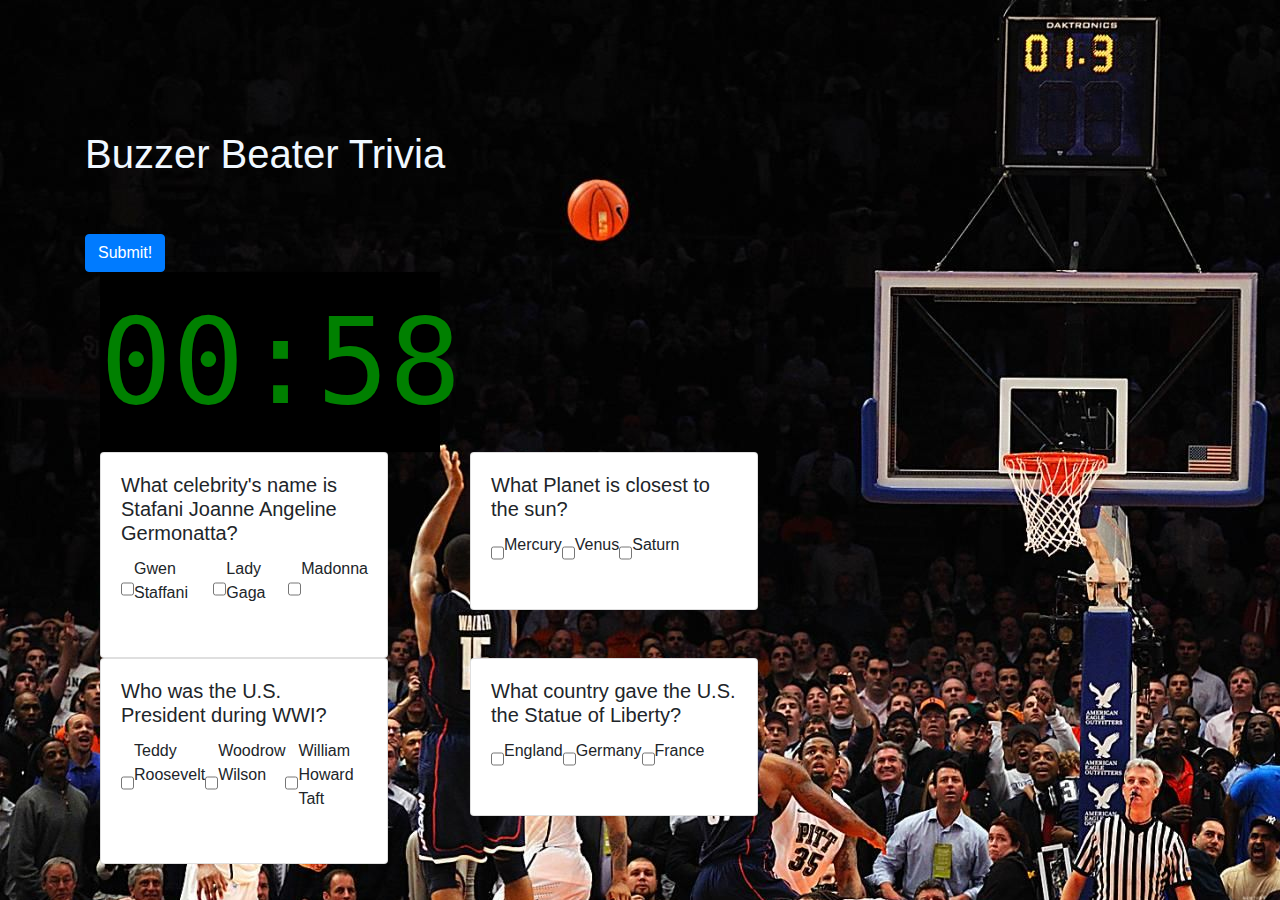
==== GameStart.html @ 9f4c8bdf "fully functioning game" ====
<!DOCTYPE html>

<html lang="en-us">

<head>
    <title>Buzzer Beater Trivia!!!</title>

    <link rel="stylesheet" type="text/css" href="assets/css/style.css">
    <link rel="stylesheet" href="https://maxcdn.bootstrapcdn.com/bootstrap/4.0.0/css/bootstrap.min.css">
    <link rel="stylesheet" href="https://stackpath.bootstrapcdn.com/font-awesome/4.7.0/css/font-awesome.min.css">

    <link rel="stylesheet" href="https://maxcdn.bootstrapcdn.com/bootstrap/4.0.0/css/bootstrap.min.css">


</head>



<body>

    <div id="main-container" class="container">
        <section class="main-section">
            <h1 style="color:aliceblue">Buzzer Beater Trivia</h1>
            <br>
            <br>
            <button type="button" onclick="Submit()" class="btn btn-primary">Submit!</button>

            <div class="col-sm-4">


                    <div id="display">00:59</div>


                </div>






            <div class="container-fluid">

                <div class="row">

                    <div class="col-sm-4">


                        <div class="card" style="width: 18rem;">
                            <!-- <img src="..." class="card-img-top" alt="..."> -->
                            <div class="card-body">
                                <h5 class="card-title">What celebrity's name is Stafani Joanne Angeline Germonatta?</h5>

                                <div class="input-group mb-3">
                                    <div class="input-group-prepend">
                                            <input type="checkbox" aria-label="Checkbox for following text input" id="Question0a" class="Question0">
                                            <p> Gwen Staffani </p>
                                            <input type="checkbox" aria-label="Checkbox for following text input" id="Question0b" class="Question0">
                                            <p> Lady Gaga </p>
                                            <input type="checkbox" aria-label="Checkbox for following text input" id="Question0c" class="Question0">
                                            <p> Madonna </p>


                                    </div>

                                </div>


                            </div>

                        </div>
                    </div>


                    <div class="col-sm-4">


                        <div class="card" style="width: 18rem;">
                            <!-- <img src="..." class="card-img-top" alt="..."> -->
                            <div class="card-body">
                                <h5 class="card-title">What Planet is closest to the sun?</h5>

                                <div class="input-group mb-3">
                                    <div class="input-group-prepend">
                                            <input type="checkbox" aria-label="Checkbox for following text input" id="Question1a" class="Question1">
                                            <p> Mercury </p>
                                            <input type="checkbox" aria-label="Checkbox for following text input" id="Question1b" class="Question1">
                                            <p> Venus </p>
                                            <input type="checkbox" aria-label="Checkbox for following text input" id="Question1c" class="Question1">
                                            <p> Saturn </p>


                                    </div>

                                </div>


                            </div>

                        </div>
                    </div>


                </div>



                <div class="row">

                    <div class="col-sm-4">


                        <div class="card" style="width: 18rem;">
                            <!-- <img src="..." class="card-img-top" alt="..."> -->
                            <div class="card-body">
                                <h5 class="card-title">Who was the U.S. President during WWI?</h5>

                                <div class="input-group mb-3 ">
                                    <div class="input-group-prepend">
                                        <input type="checkbox" aria-label="Checkbox for following text input" id="Question2a" class="Question2">
                                        <p> Teddy Roosevelt </p>
                                        <input type="checkbox" aria-label="Checkbox for following text input" id="Question2b" class="Question2">
                                        <p> Woodrow Wilson </p>
                                        <input type="checkbox" aria-label="Checkbox for following text input" id="Question2c" class="Question2">
                                        <p> William Howard Taft </p>

                                    </div>

                                </div>


                            </div>

                        </div>
                    </div>


                    <div class="col-sm-4">


                        <div class="card" style="width: 18rem;">
                            <!-- <img src="..." class="card-img-top" alt="..."> -->
                            <div class="card-body">
                                <h5 class="card-title">What country gave the U.S. the Statue of Liberty?</h5>

                                <div class="input-group mb-3">
                                    <div class="input-group-prepend">
                                            <input type="checkbox" aria-label="Checkbox for following text input" id="Question3a" class="Question3">
                                            <p> England </p>
                                            <input type="checkbox" aria-label="Checkbox for following text input" id="Question3b" class="Question3">
                                            <p> Germany </p>
                                            <input type="checkbox" aria-label="Checkbox for following text input" id="Question3c" class="Question3">
                                            <p> France </p>


                                    </div>

                                </div>


                            </div>

                        </div>
                    </div>


                </div>


            






            </div>
    
    </section>

    </div>


    <!-- <img src="assets/images/BuzzerBeat.jpg" class="auth-image" alt="Your Name"> -->


    <!-- <p> Don't let the buzzer Beat You!!!</p> -->
    <!-- <a href="GameStart.html" class="btn btn-primary btn-lg active" role="button" aria-pressed="true">Start</a> -->
    <!-- <a href="GameStart.html">Start</a> -->











    <!-- jQuery, javascript file for the Bootstrap's javascript file to function -->
    <script src="https://cdnjs.cloudflare.com/ajax/libs/jquery/3.2.1/jquery.min.js"></script>

    <!-- Bootstrap's javascript file that allows the dropdown menu to work  -->
    <script src="https://maxcdn.bootstrapcdn.com/bootstrap/4.0.0/js/bootstrap.min.js"></script>

    <script src="https://code.jquery.com/jquery-3.2.1.slim.min.js"
        integrity="sha384-KJ3o2DKtIkvYIK3UENzmM7KCkRr/rE9/Qpg6aAZGJwFDMVNA/GpGFF93hXpG5KkN"
        crossorigin="anonymous"></script>
    <script src="https://cdnjs.cloudflare.com/ajax/libs/popper.js/1.12.9/umd/popper.min.js"
        integrity="sha384-ApNbgh9B+Y1QKtv3Rn7W3mgPxhU9K/ScQsAP7hUibX39j7fakFPskvXusvfa0b4Q"
        crossorigin="anonymous"></script>

    <script src="https://maxcdn.bootstrapcdn.com/bootstrap/4.0.0/js/bootstrap.min.js"
        integrity="sha384-JZR6Spejh4U02d8jOt6vLEHfe/JQGiRRSQQxSfFWpi1MquVdAyjUar5+76PVCmYl"
        crossorigin="anonymous"></script>

        <script type="text/javascript" src="assets/javascript/stopwatch.js"></script>

</body>



</html>
---- assets/css/style.css ----
body {
    background-image: url("../images/BuzzerBeat.jpg");
}

#logo{
    font-family: Impact, Charcoal, sans-serif;
    color:aliceblue;
    font-size: xx-large;



}


#main-container {
    padding-top: 130px;
    min-height: calc(100vh - 70px);
  }


  .container {
    width: 100%;
    max-width: 960px;
    margin: 0 auto;
    clear: both;
  }
#display {
  font-family: monospace;
  font-size: 120px;
  color: green;

  /* Typography */
  text-align: center;

  /* Visual */
  background: black;
}

  /* .auth-image {
  float: left;
  width: 200px;
  height: 200px;
  margin-top: 10px;
  margin-right: 25px;
} */
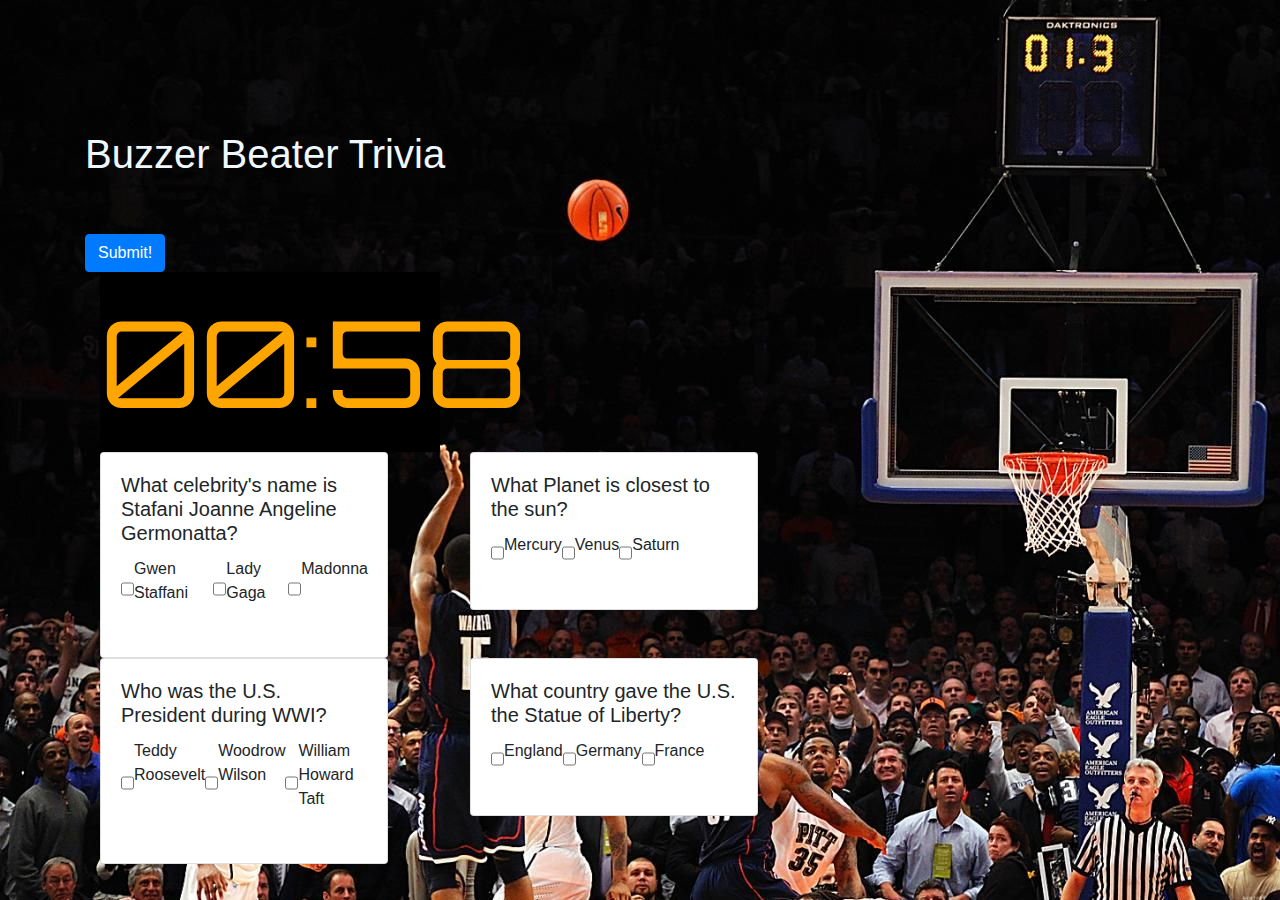
==== commit 394fbfdd: "added styling to elements and set the game to stop when timer runs out" ====
--- a/GameStart.html
+++ b/GameStart.html
@@ -10,6 +10,10 @@
     <link rel="stylesheet" href="https://stackpath.bootstrapcdn.com/font-awesome/4.7.0/css/font-awesome.min.css">
 
     <link rel="stylesheet" href="https://maxcdn.bootstrapcdn.com/bootstrap/4.0.0/css/bootstrap.min.css">
+
+
+    <!-- <link href='https://fonts.googleapis.com/css?family=Orbitron' rel='stylesheet' type='text/css'> -->
+    <link href="https://fonts.googleapis.com/css?family=Orbitron&display=swap" rel="stylesheet">
 
 
 </head>
--- a/assets/css/style.css
+++ b/assets/css/style.css
@@ -25,9 +25,10 @@
     clear: both;
   }
 #display {
-  font-family: monospace;
+  font-family: 'Orbitron', sans-serif;;
+  /* src: url('put_the_location_to_your_font.ttf or .otf'); */
   font-size: 120px;
-  color: green;
+  color: orange;
 
   /* Typography */
   text-align: center;
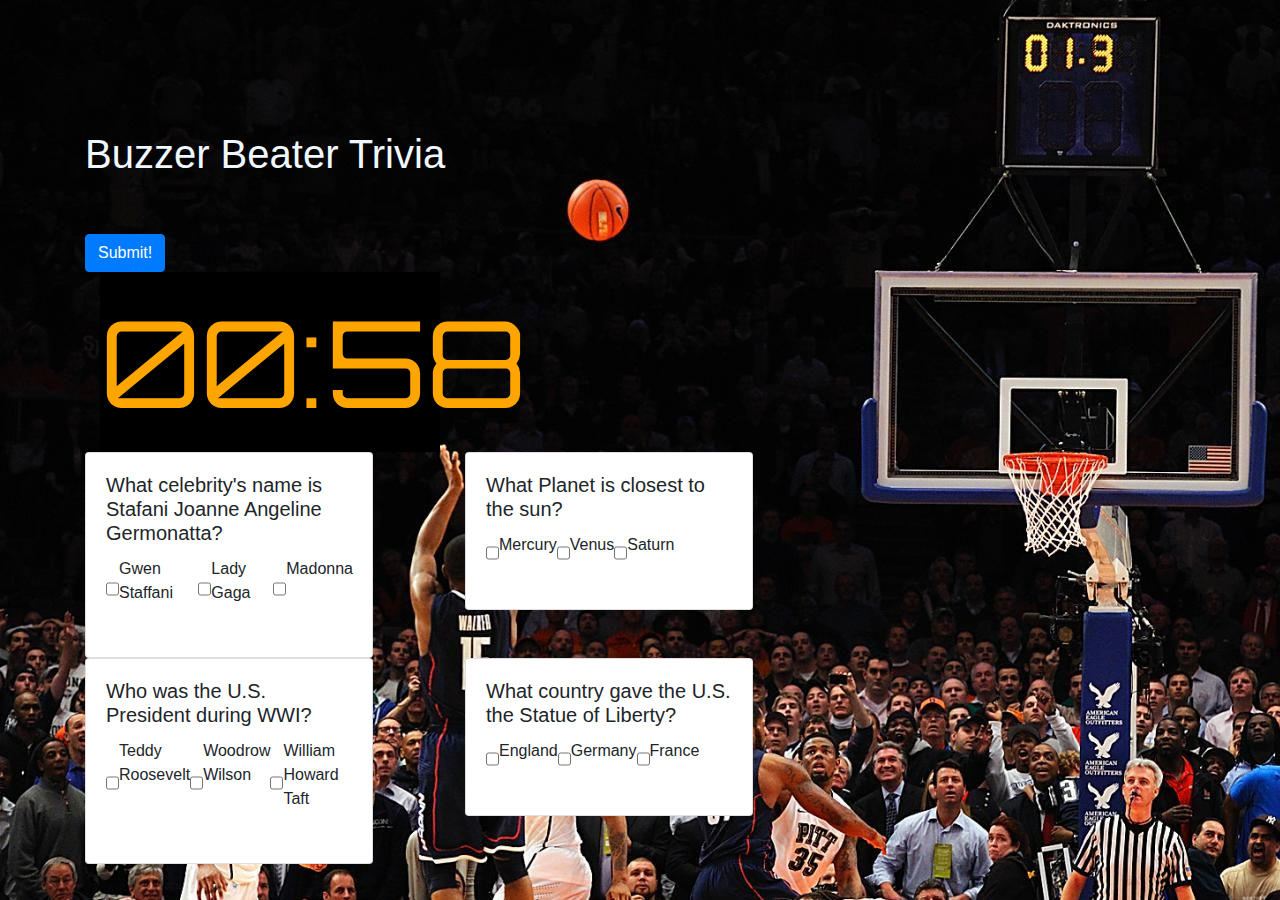
==== commit 61298ab4: "code autoformatt, removing redundent lines and comments" ====
--- a/GameStart.html
+++ b/GameStart.html
@@ -8,13 +8,8 @@
     <link rel="stylesheet" type="text/css" href="assets/css/style.css">
     <link rel="stylesheet" href="https://maxcdn.bootstrapcdn.com/bootstrap/4.0.0/css/bootstrap.min.css">
     <link rel="stylesheet" href="https://stackpath.bootstrapcdn.com/font-awesome/4.7.0/css/font-awesome.min.css">
-
     <link rel="stylesheet" href="https://maxcdn.bootstrapcdn.com/bootstrap/4.0.0/css/bootstrap.min.css">
-
-
-    <!-- <link href='https://fonts.googleapis.com/css?family=Orbitron' rel='stylesheet' type='text/css'> -->
     <link href="https://fonts.googleapis.com/css?family=Orbitron&display=swap" rel="stylesheet">
-
 
 </head>
 
@@ -32,172 +27,156 @@
             <div class="col-sm-4">
 
 
-                    <div id="display">00:59</div>
-
-
-                </div>
-
-
-
-
-
-
-            <div class="container-fluid">
-
-                <div class="row">
-
-                    <div class="col-sm-4">
-
-
-                        <div class="card" style="width: 18rem;">
-                            <!-- <img src="..." class="card-img-top" alt="..."> -->
-                            <div class="card-body">
-                                <h5 class="card-title">What celebrity's name is Stafani Joanne Angeline Germonatta?</h5>
-
-                                <div class="input-group mb-3">
-                                    <div class="input-group-prepend">
-                                            <input type="checkbox" aria-label="Checkbox for following text input" id="Question0a" class="Question0">
-                                            <p> Gwen Staffani </p>
-                                            <input type="checkbox" aria-label="Checkbox for following text input" id="Question0b" class="Question0">
-                                            <p> Lady Gaga </p>
-                                            <input type="checkbox" aria-label="Checkbox for following text input" id="Question0c" class="Question0">
-                                            <p> Madonna </p>
-
-
-                                    </div>
-
-                                </div>
-
-
-                            </div>
-
-                        </div>
-                    </div>
-
-
-                    <div class="col-sm-4">
-
-
-                        <div class="card" style="width: 18rem;">
-                            <!-- <img src="..." class="card-img-top" alt="..."> -->
-                            <div class="card-body">
-                                <h5 class="card-title">What Planet is closest to the sun?</h5>
-
-                                <div class="input-group mb-3">
-                                    <div class="input-group-prepend">
-                                            <input type="checkbox" aria-label="Checkbox for following text input" id="Question1a" class="Question1">
-                                            <p> Mercury </p>
-                                            <input type="checkbox" aria-label="Checkbox for following text input" id="Question1b" class="Question1">
-                                            <p> Venus </p>
-                                            <input type="checkbox" aria-label="Checkbox for following text input" id="Question1c" class="Question1">
-                                            <p> Saturn </p>
-
-
-                                    </div>
-
-                                </div>
-
-
-                            </div>
-
-                        </div>
-                    </div>
-
-
-                </div>
-
-
-
-                <div class="row">
-
-                    <div class="col-sm-4">
-
-
-                        <div class="card" style="width: 18rem;">
-                            <!-- <img src="..." class="card-img-top" alt="..."> -->
-                            <div class="card-body">
-                                <h5 class="card-title">Who was the U.S. President during WWI?</h5>
-
-                                <div class="input-group mb-3 ">
-                                    <div class="input-group-prepend">
-                                        <input type="checkbox" aria-label="Checkbox for following text input" id="Question2a" class="Question2">
-                                        <p> Teddy Roosevelt </p>
-                                        <input type="checkbox" aria-label="Checkbox for following text input" id="Question2b" class="Question2">
-                                        <p> Woodrow Wilson </p>
-                                        <input type="checkbox" aria-label="Checkbox for following text input" id="Question2c" class="Question2">
-                                        <p> William Howard Taft </p>
-
-                                    </div>
-
-                                </div>
-
-
-                            </div>
-
-                        </div>
-                    </div>
-
-
-                    <div class="col-sm-4">
-
-
-                        <div class="card" style="width: 18rem;">
-                            <!-- <img src="..." class="card-img-top" alt="..."> -->
-                            <div class="card-body">
-                                <h5 class="card-title">What country gave the U.S. the Statue of Liberty?</h5>
-
-                                <div class="input-group mb-3">
-                                    <div class="input-group-prepend">
-                                            <input type="checkbox" aria-label="Checkbox for following text input" id="Question3a" class="Question3">
-                                            <p> England </p>
-                                            <input type="checkbox" aria-label="Checkbox for following text input" id="Question3b" class="Question3">
-                                            <p> Germany </p>
-                                            <input type="checkbox" aria-label="Checkbox for following text input" id="Question3c" class="Question3">
-                                            <p> France </p>
-
-
-                                    </div>
-
-                                </div>
-
-
-                            </div>
-
-                        </div>
-                    </div>
-
-
-                </div>
-
-
-            
-
-
-
-
+                <div id="display">00:59</div>
 
 
             </div>
-    
-    </section>
+
+
+            <!-- <div class="container-fluid"> -->
+
+            <div class="row">
+
+                <div class="col-sm-4">
+
+
+                    <div class="card" style="width: 18rem;">
+                        <!-- <img src="..." class="card-img-top" alt="..."> -->
+                        <div class="card-body">
+                            <h5 class="card-title">What celebrity's name is Stafani Joanne Angeline Germonatta?</h5>
+
+                            <div class="input-group mb-3">
+                                <div class="input-group-prepend">
+                                    <input type="checkbox" aria-label="Checkbox for following text input"
+                                        id="Question0a" class="Question0">
+                                    <p> Gwen Staffani </p>
+                                    <input type="checkbox" aria-label="Checkbox for following text input"
+                                        id="Question0b" class="Question0">
+                                    <p> Lady Gaga </p>
+                                    <input type="checkbox" aria-label="Checkbox for following text input"
+                                        id="Question0c" class="Question0">
+                                    <p> Madonna </p>
+
+
+                                </div>
+
+                            </div>
+
+
+                        </div>
+
+                    </div>
+                </div>
+
+
+                <div class="col-sm-4">
+
+
+                    <div class="card" style="width: 18rem;">
+                        <!-- <img src="..." class="card-img-top" alt="..."> -->
+                        <div class="card-body">
+                            <h5 class="card-title">What Planet is closest to the sun?</h5>
+
+                            <div class="input-group mb-3">
+                                <div class="input-group-prepend">
+                                    <input type="checkbox" aria-label="Checkbox for following text input"
+                                        id="Question1a" class="Question1">
+                                    <p> Mercury </p>
+                                    <input type="checkbox" aria-label="Checkbox for following text input"
+                                        id="Question1b" class="Question1">
+                                    <p> Venus </p>
+                                    <input type="checkbox" aria-label="Checkbox for following text input"
+                                        id="Question1c" class="Question1">
+                                    <p> Saturn </p>
+
+
+                                </div>
+
+                            </div>
+
+
+                        </div>
+
+                    </div>
+                </div>
+
+
+            </div>
+
+
+
+            <div class="row">
+
+                <div class="col-sm-4">
+
+
+                    <div class="card" style="width: 18rem;">
+                        <!-- <img src="..." class="card-img-top" alt="..."> -->
+                        <div class="card-body">
+                            <h5 class="card-title">Who was the U.S. President during WWI?</h5>
+
+                            <div class="input-group mb-3 ">
+                                <div class="input-group-prepend">
+                                    <input type="checkbox" aria-label="Checkbox for following text input"
+                                        id="Question2a" class="Question2">
+                                    <p> Teddy Roosevelt </p>
+                                    <input type="checkbox" aria-label="Checkbox for following text input"
+                                        id="Question2b" class="Question2">
+                                    <p> Woodrow Wilson </p>
+                                    <input type="checkbox" aria-label="Checkbox for following text input"
+                                        id="Question2c" class="Question2">
+                                    <p> William Howard Taft </p>
+
+                                </div>
+
+                            </div>
+
+
+                        </div>
+
+                    </div>
+                </div>
+
+
+                <div class="col-sm-4">
+
+
+                    <div class="card" style="width: 18rem;">
+                        <!-- <img src="..." class="card-img-top" alt="..."> -->
+                        <div class="card-body">
+                            <h5 class="card-title">What country gave the U.S. the Statue of Liberty?</h5>
+
+                            <div class="input-group mb-3">
+                                <div class="input-group-prepend">
+                                    <input type="checkbox" aria-label="Checkbox for following text input"
+                                        id="Question3a" class="Question3">
+                                    <p> England </p>
+                                    <input type="checkbox" aria-label="Checkbox for following text input"
+                                        id="Question3b" class="Question3">
+                                    <p> Germany </p>
+                                    <input type="checkbox" aria-label="Checkbox for following text input"
+                                        id="Question3c" class="Question3">
+                                    <p> France </p>
+
+
+                                </div>
+
+                            </div>
+
+
+                        </div>
+
+                    </div>
+                </div>
+
+
+            </div>
+
+            <!-- </div> -->
+
+        </section>
 
     </div>
-
-
-    <!-- <img src="assets/images/BuzzerBeat.jpg" class="auth-image" alt="Your Name"> -->
-
-
-    <!-- <p> Don't let the buzzer Beat You!!!</p> -->
-    <!-- <a href="GameStart.html" class="btn btn-primary btn-lg active" role="button" aria-pressed="true">Start</a> -->
-    <!-- <a href="GameStart.html">Start</a> -->
-
-
-
-
-
-
-
-
 
 
 
@@ -218,7 +197,7 @@
         integrity="sha384-JZR6Spejh4U02d8jOt6vLEHfe/JQGiRRSQQxSfFWpi1MquVdAyjUar5+76PVCmYl"
         crossorigin="anonymous"></script>
 
-        <script type="text/javascript" src="assets/javascript/stopwatch.js"></script>
+    <script type="text/javascript" src="assets/javascript/app.js"></script>
 
 </body>
 
--- a/assets/css/style.css
+++ b/assets/css/style.css
@@ -2,28 +2,13 @@
     background-image: url("../images/BuzzerBeat.jpg");
 }
 
-#logo{
-    font-family: Impact, Charcoal, sans-serif;
-    color:aliceblue;
-    font-size: xx-large;
-
-
-
-}
-
-
-#main-container {
-    padding-top: 130px;
-    min-height: calc(100vh - 70px);
-  }
-
-
-  .container {
+.container {
     width: 100%;
     max-width: 960px;
     margin: 0 auto;
     clear: both;
   }
+
 #display {
   font-family: 'Orbitron', sans-serif;;
   /* src: url('put_the_location_to_your_font.ttf or .otf'); */
@@ -37,10 +22,17 @@
   background: black;
 }
 
-  /* .auth-image {
-  float: left;
-  width: 200px;
-  height: 200px;
-  margin-top: 10px;
-  margin-right: 25px;
-} */
+#logo{
+  font-family: Impact, Charcoal, sans-serif;
+  color:aliceblue;
+  font-size: xx-large;
+}
+
+
+#main-container {
+  padding-top: 130px;
+  min-height: calc(100vh - 70px);
+}
+
+
+
